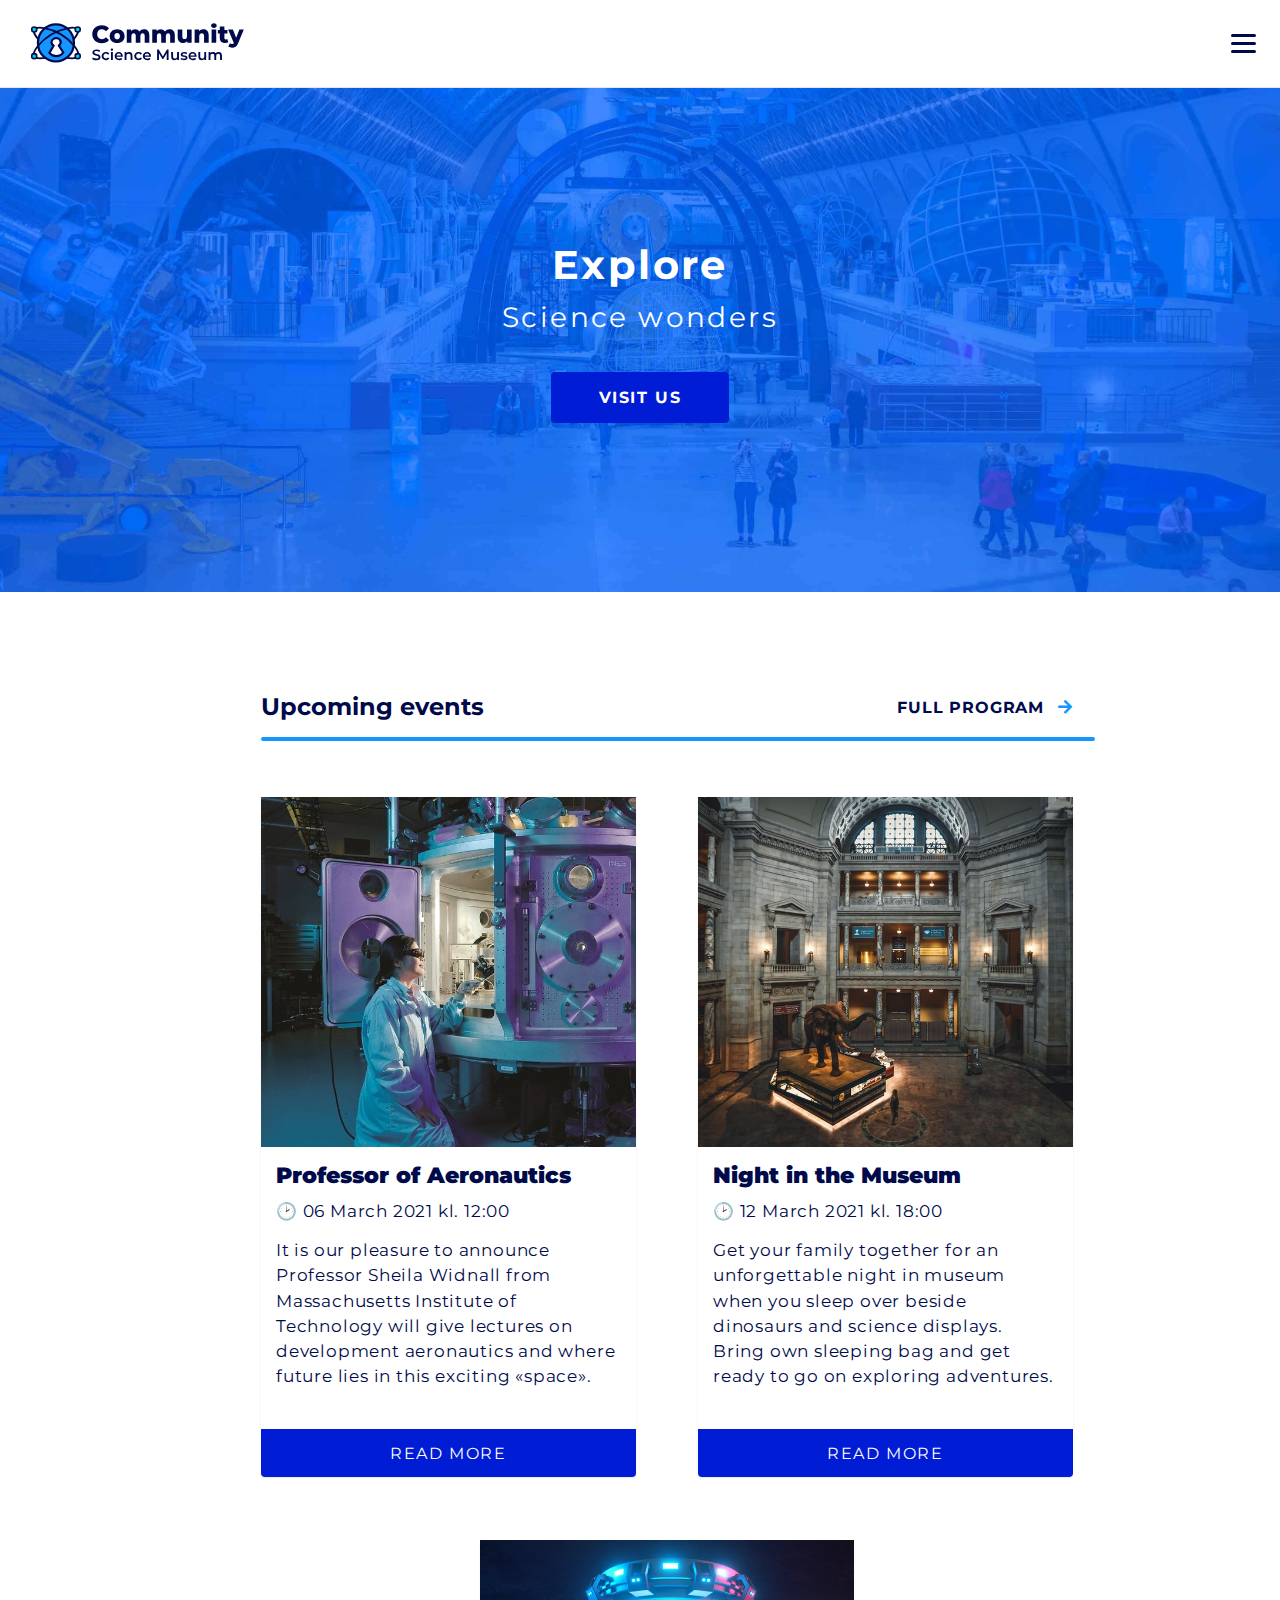
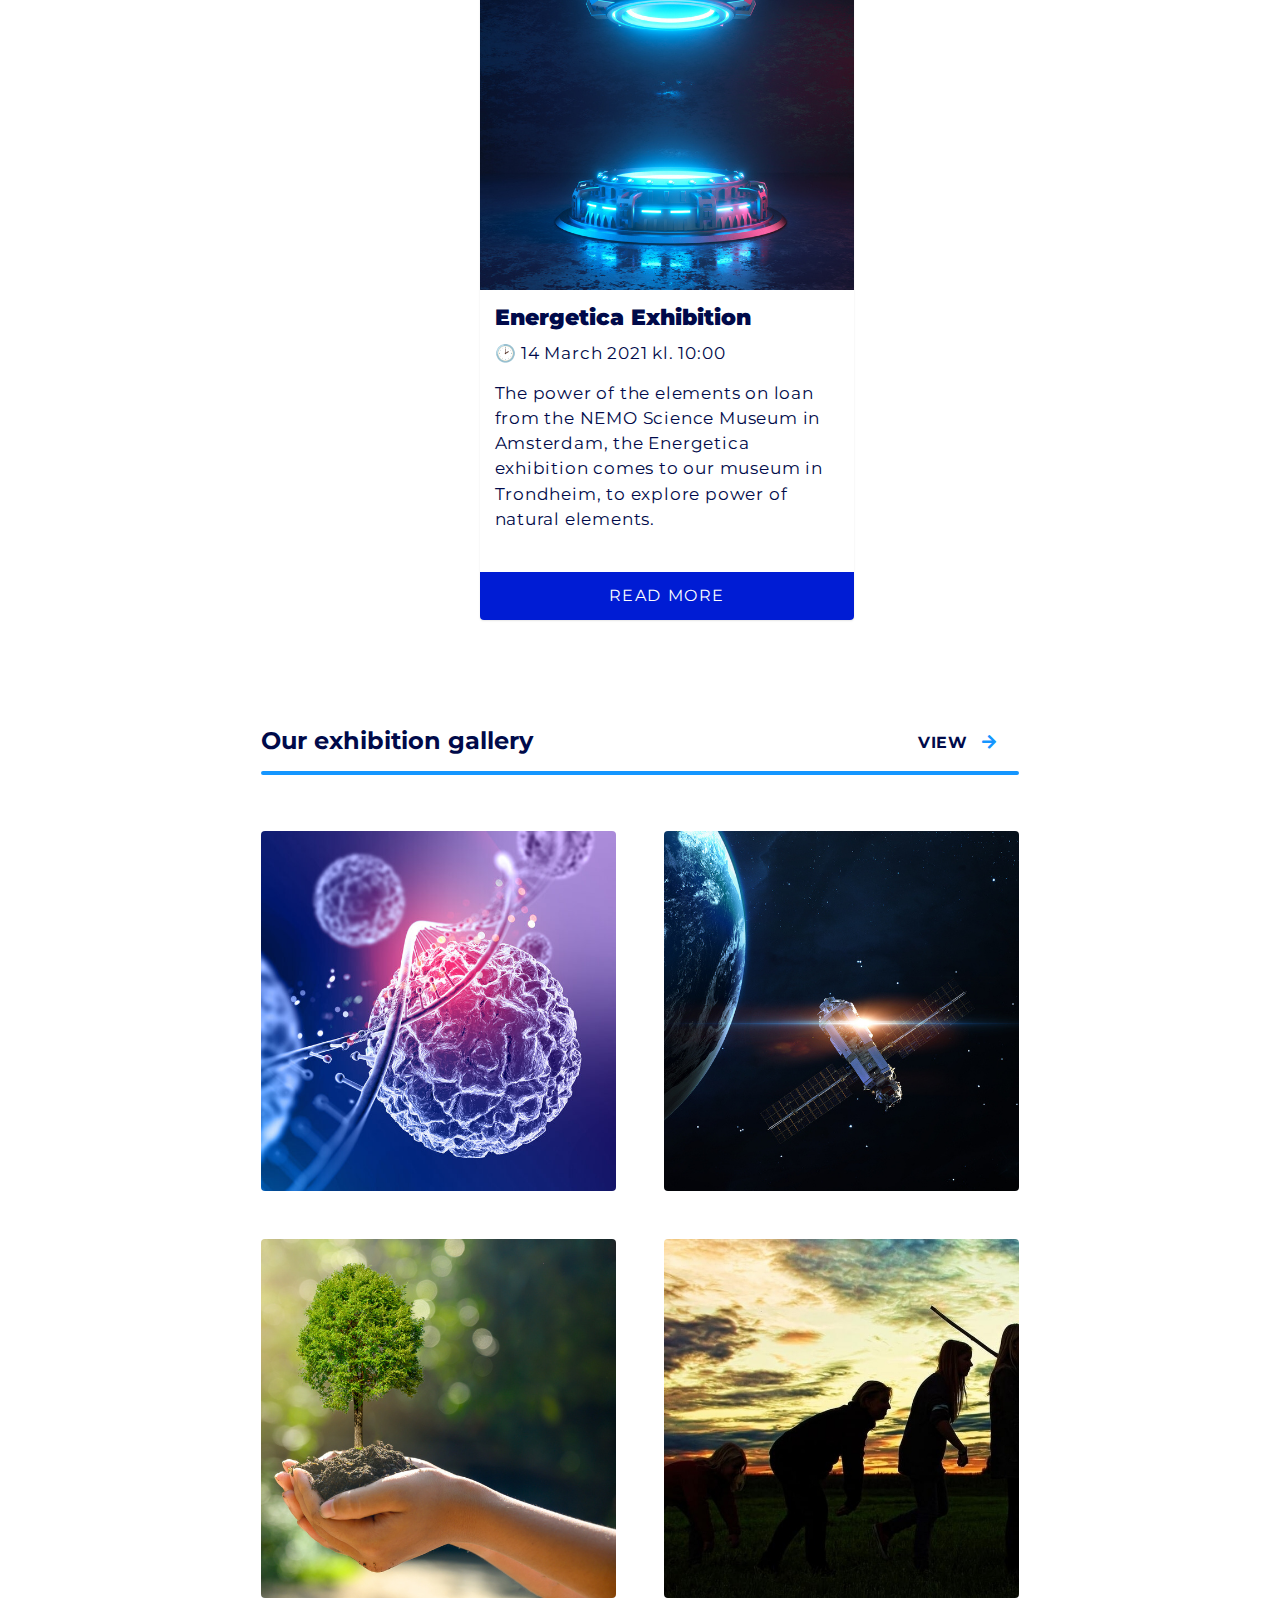
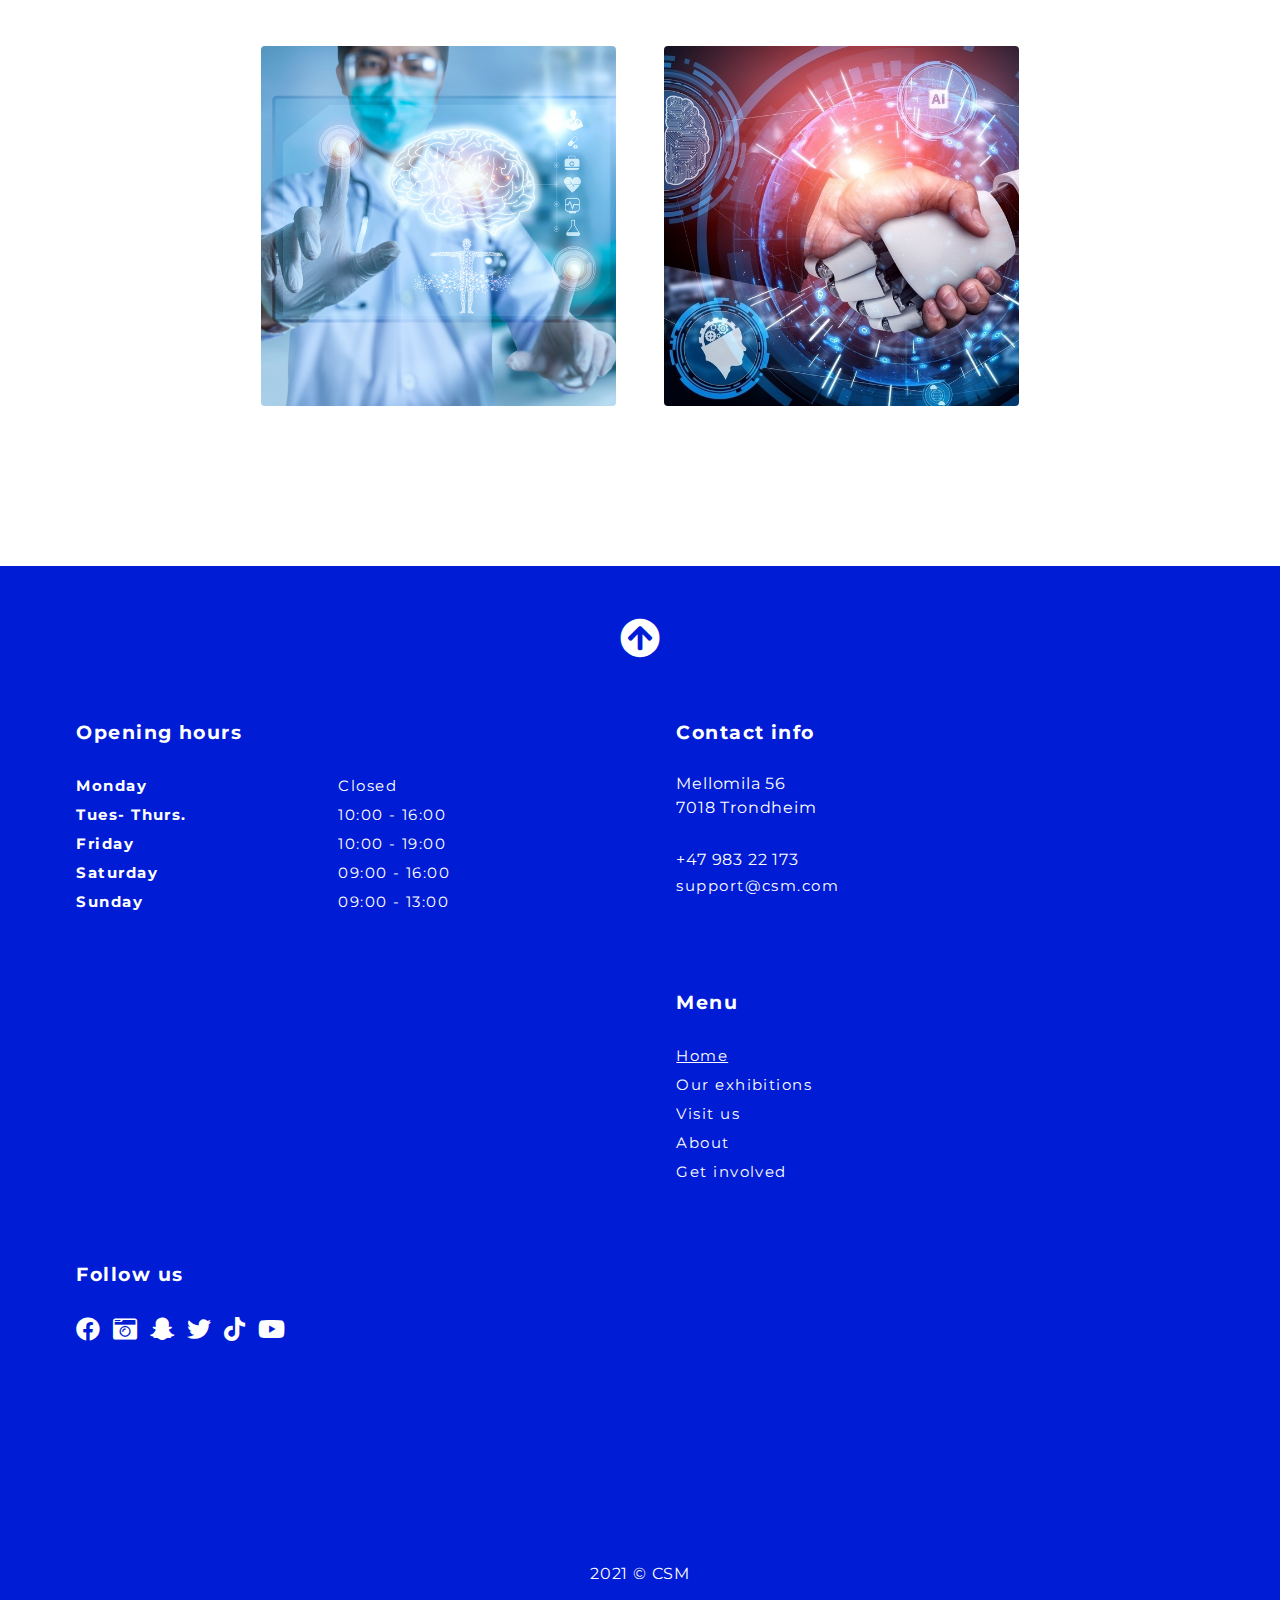
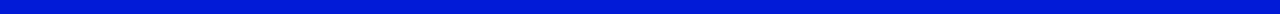
==== index.html @ a5c9123f "Update index.html" ====
<!DOCTYPE html>
<html lang="en">
	<head>
		<meta charset="UTF-8" />
		<meta name="viewport" content="width=device-width, initial-scale=1.0" />
		<title>CSM | Home</title>
		<link href="css/styles.css" rel="stylesheet" />
		<link rel="icon" href="data:;base64,=" />
        <link rel="stylesheet" href="https://cdnjs.cloudflare.com/ajax/libs/font-awesome/5.15.3/css/all.min.css">
        <link href="https://fonts.googleapis.com/css2?family=Montserrat&display=swap" rel="stylesheet">
	</head>
	<body>
        <!-- NAVIGATION BAR -->
        <header class="menu">
            <nav class="navbar">
                <a href="index.html" class="nav-logo">
                  <img src="img/logo.svg" class="logoimg" alt="Atom symbol with a keyhole in the middle">
                </a>
                <!-- Menu links -->
                <ul class="nav-menu">
                    <li class="nav-item">
                        <a href="index.html" class="nav-link active">Home</a>
                    </li>
                    <li class="nav-item">
                        <a href="pages/visit.html" class="nav-link">Visit us</a>
                    </li>
                    <li class="nav-item">
                        <a href="pages/exhibitions.html" class="nav-link">Our exhibitions</a>
                    </li>
                    <li class="nav-item">
                        <a href="pages/about.html" class="nav-link">About</a>
                    </li>
                    <li class="nav-item">
                        <a href="pages/workplace.html" class="nav-link">Get involved</a>
                    </li>
                    <li class="nav-item">
                        <a href="pages/contact.html" class="nav-link">Contact</a>
                    </li>
                </ul>
                <!-- Hamburger menu -->
                <div class="hamburger-menu">
                    <span class="hambar"></span>
                    <span class="hambar"></span>
                    <span class="hambar"></span>
                </div>
            </nav>
        </header>
        <!-- HEADER -->
        <main class="header">
            <section class="header-content">
                <h1 class="heading">Explore</h1>
                <span class="subheading">Science wonders</span>
                <div class="button-wrap">
                  <a class="cta" href="pages/visit.html">Visit us</a>
                </div>
            </section>
        </main>
        <!-- BLOG PAGE SECTION -->
        <div class="blog_container">
          <div class="head">
            <h2>Upcoming events</h2>
            <a class="link" href="#">Full program <i class="fas fa-arrow-right" id="arrow-click"></i></a>
            </i>
            </div>
      <hr>
        <section class="blog-page">
            <!-- Article 1 -->
            <article class="card-blog">
              <div class="inner-card">
                <!-- Blog image -->
                <div class="blog-image">
                  <a href="#">
                    <img src="img/blog/article1.jpg" alt="">
                  </a>
                </div>
                <!-- Blog content -->
                <div class="blog-content">
                  <h3>Professor of Aeronautics</h3>
                  <p class="event-date">🕑 06 March 2021 kl. 12:00</p>
                  <p>It is our pleasure to announce Professor Sheila Widnall from Massachusetts Institute of Technology will give lectures on development aeronautics and where future lies in this exciting «space».</p>
                </div>
                    <!-- CTA button -->
                    <button class="read-btn"><span>Read more</span></button>
              </div>
            </article>
            <!-- Article 2 -->
            <article class="card-blog">
              <div class="inner-card">
                <!-- Blog image -->
                <div class="blog-image">
                  <a href="#">
                    <img src="img/blog/article2.jpg" alt="">
                  </a>
                </div>
                <!-- Blog content -->
                <div class="blog-content">
                  <h3>Night in the Museum</h3>
                  <p class="event-date">🕑 12 March 2021 kl. 18:00</p>
                  <p>Get your family together for an unforgettable night in museum when you sleep over beside dinosaurs and science displays. Bring own sleeping bag and get ready to go on exploring adventures.</p>
                </div>
                    <!-- CTA button -->
                    <button class="read-btn"><span>Read more</span></button>
              </div>
            </article>
            <!-- Article 3 -->
            <article class="card-blog">
              <div class="inner-card">
                <!-- Blog image -->
                <div class="blog-image">
                  <a href="#">
                    <img src="img/blog/article3.jpg" alt="">
                  </a>
                </div>
                <!-- Blog content -->
                <div class="blog-content">
                  <h3>Energetica Exhibition</h3>
                  <p class="event-date">🕑 14 March 2021 kl. 10:00</p>
                  <p>The power of the elements on loan from the NEMO Science Museum in Amsterdam, the Energetica exhibition comes to our museum in Trondheim, to explore power of natural elements.</p>
                </div>
                  <!-- CTA button -->
                  <button class="read-btn"><span>Read more</span></button>
              </div>
            </article>
          </section>
        </div>
        <!-- GALLERY PAGE SECTION -->
        <div class="gallery_container">
          <div class="head">
          <h2>Our exhibition gallery</h2>
          <a class="link" href="pages/exhibitions.html">View <i class="fas fa-arrow-right" id="arrow-click"></i></a>
          </i>
          </div>
          <hr>
        <section class="gallery-page">
          <!-- Gallery 1 -->
          <article class="gallery-content">
          <a href="pages/exhibitions.html#biology">
            <div class="gallery-overlay"></div>
            <!-- Gallery image -->
            <img class="gallery-image" src="img/gallery/biology.jpg" alt="3D of a dna and cell representation">
            <!-- Gallery content -->
            <div class="gallery-details fadein">
              <h3>Biology</h3>
              <p>History of medicine</p>
            </div>
          </a>
          </article>
          <!-- Gallery 2 -->
          <article class="gallery-content">
          <a href="pages/exhibitions.html#cosmology">
            <div class="gallery-overlay"></div>
            <!-- Gallery image -->
            <img class="gallery-image" src="img/gallery/cosmology.jpg" alt="Spacecraft into space">
            <!-- Gallery content -->
            <div class="gallery-details fadein">
              <h3>Cosmology</h3>
              <p>The sky above us</p>
            </div>
          </a>
          </article>
          <!-- Gallery 3 -->
          <article class="gallery-content">
          <a href="pages/exhibitions.html#ecology">
            <div class="gallery-overlay"></div>
            <!-- Gallery image -->
            <img class="gallery-image" src="img/gallery/ecology.jpg" alt="Hands holding a growing miniature tree">
            <!-- Gallery content -->
            <div class="gallery-details fadein">
              <h3>Ecology</h3>
              <p>A sustainable future</p>
            </div>
          </a>
          </article>
          <!-- Gallery 4 -->
          <article class="gallery-content">
            <a href="pages/exhibitions.html#evolution">
              <div class="gallery-overlay"></div>
              <!-- Gallery image -->
              <img class="gallery-image" src="img/gallery/evolution.jpg" alt="Silhouette representation of human evolution">
              <!-- Gallery content -->
              <div class="gallery-details fadein">
                <h3>Evolution</h3>
                <p>The origin of life</p>
              </div>
            </a>
            </article>
            <!-- Gallery 5 -->
            <article class="gallery-content">
            <a href="pages/exhibitions.html#medicine">
              <div class="gallery-overlay"></div>
              <!-- Gallery image -->
              <img class="gallery-image" src="img/gallery/medicine.jpg" alt="Doctor man using innovative technology">
              <!-- Gallery content -->
              <div class="gallery-details fadein">
                <h3>Medicine</h3>
                <p>History of medicine</p>
              </div>
            </a>
            </article>
            <!-- Gallery 6 -->
            <article class="gallery-content">
            <a href="pages/exhibitions.html#robotics">
              <div class="gallery-overlay"></div>
              <!-- Gallery image -->
              <img class="gallery-image" src="img/gallery/robotics.jpg" alt="3D human and robot handshake">
              <!-- Gallery content -->
              <div class="gallery-details fadein">
                <h3>Robotics & AI</h3>
                <p>Science of future</p>
              </div>
            </a>
            </article>
        </section>
        </div>
        <!-- FOOTER -->
        <footer class="footer">
          <!-- Back-to-top -->
          <div class="top">
            <a class="topmenu" href="#">
                <i class="fas fa-arrow-circle-up" aria-hidden="true">
                </i>
                </a>
            </div>
              <!-- Opening hours -->
              <div class="footer-column">
                <h5>Opening hours</h5>
                <table>
                  <tbody><tr>
                    <td class="bold">Monday</td>
                    <td>Closed</td>
                  </tr>
                  <tr>
                    <td class="bold">Tues- Thurs.</td>
                    <td>10:00 - 16:00</td>
                  </tr>
                  <tr>
                    <td class="bold">Friday</td>
                    <td>10:00 - 19:00</td>
                  </tr>
                  <tr>
                    <td class="bold">Saturday</td>
                    <td>09:00 - 16:00</td>
                  </tr>
                  <tr>
                    <td class="bold">Sunday</td>
                    <td>09:00 - 13:00</td>
                  </tr>
                </tbody>
              </table>
              </div>
              <!-- Contact information -->
              <div class="footer-column">
                <h5>Contact info</h5>
                <div class="adress-box">
                  <p>Mellomila 56</p>
                  <p>7018 Trondheim</p>
                </div>
                <p>+47 983 22 173</p>
                <a class="footer-link">support@csm.com</a>
              </div>
              <!-- Navigation -->
              <div class="footer-column">
                <h5>Menu</h5>
                <ul class="footer-menu">
                  <li class="footer-links">
                  <a class="footera" href="index.html" id="active">Home</a>
                  </li>
                  <li class="footer-links">
                  <a class="footera" href="pages/exhibitions.html">Our exhibitions</a>
                  </li>
                  <li class="footer-links">
                  <a class="footera" href="pages/visit.html">Visit us</a>
                  </li>
                  <li class="footer-links">
                  <a class="footera" href="pages/about.html">About</a>
                  </li>
                  <li class="footer-links">
                  <a class="footera" href="pages/workplace.html">Get involved</a>
                  </li>
              </ul>
              </div>
              <!-- Social media & subscribe field -->
              <div class="footer-column">
                <h5>Follow us</h5>
                <div class="medialinks">
                  <i class="fab fa-facebook" id="socialmedia" aria-hidden="true"></i>
                  <i class="fas fa-camera-retro" id="socialmedia" aria-hidden="true"></i>
                  <i class="fab fa-snapchat-ghost" id="socialmedia" aria-hidden="true"></i>
                  <i class="fab fa-twitter" id="socialmedia" aria-hidden="true"></i>
                  <i class="fab fa-tiktok" id="socialmedia" aria-hidden="true"></i>
                  <i class="fab fa-youtube" id="socialmedia" aria-hidden="true"></i>
                </div>
              </div>
        </footer>
          <!-- Copyright mark -->
          <p class="copyright">2021 © CSM</p>
		<script src="js/script.js"></script>
	</body>
</html>
---- css/styles.css ----
@import "imports/variables.css";
@import "imports/nav.css";
@import "imports/footer.css";

/* Header style(s) for all pages */
@import "_headers.css";

/* index.html */
@import "index.css";
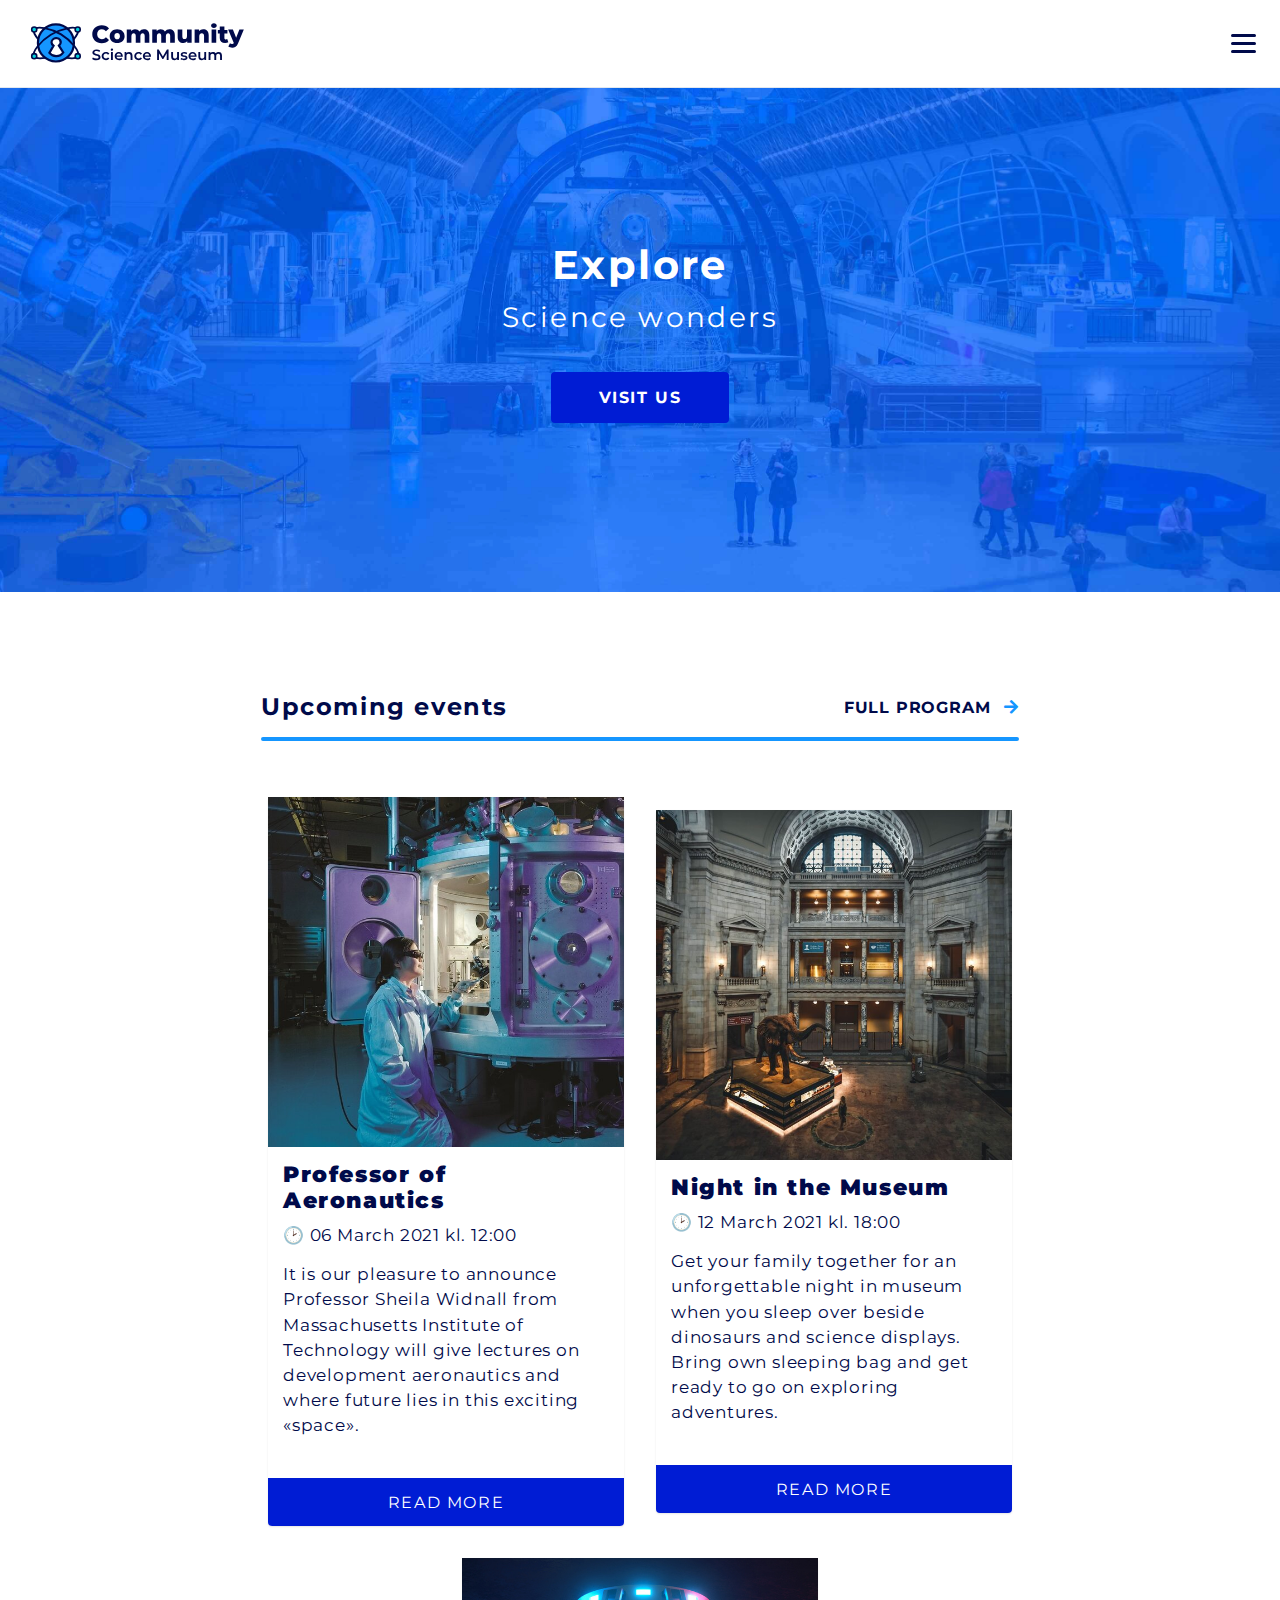
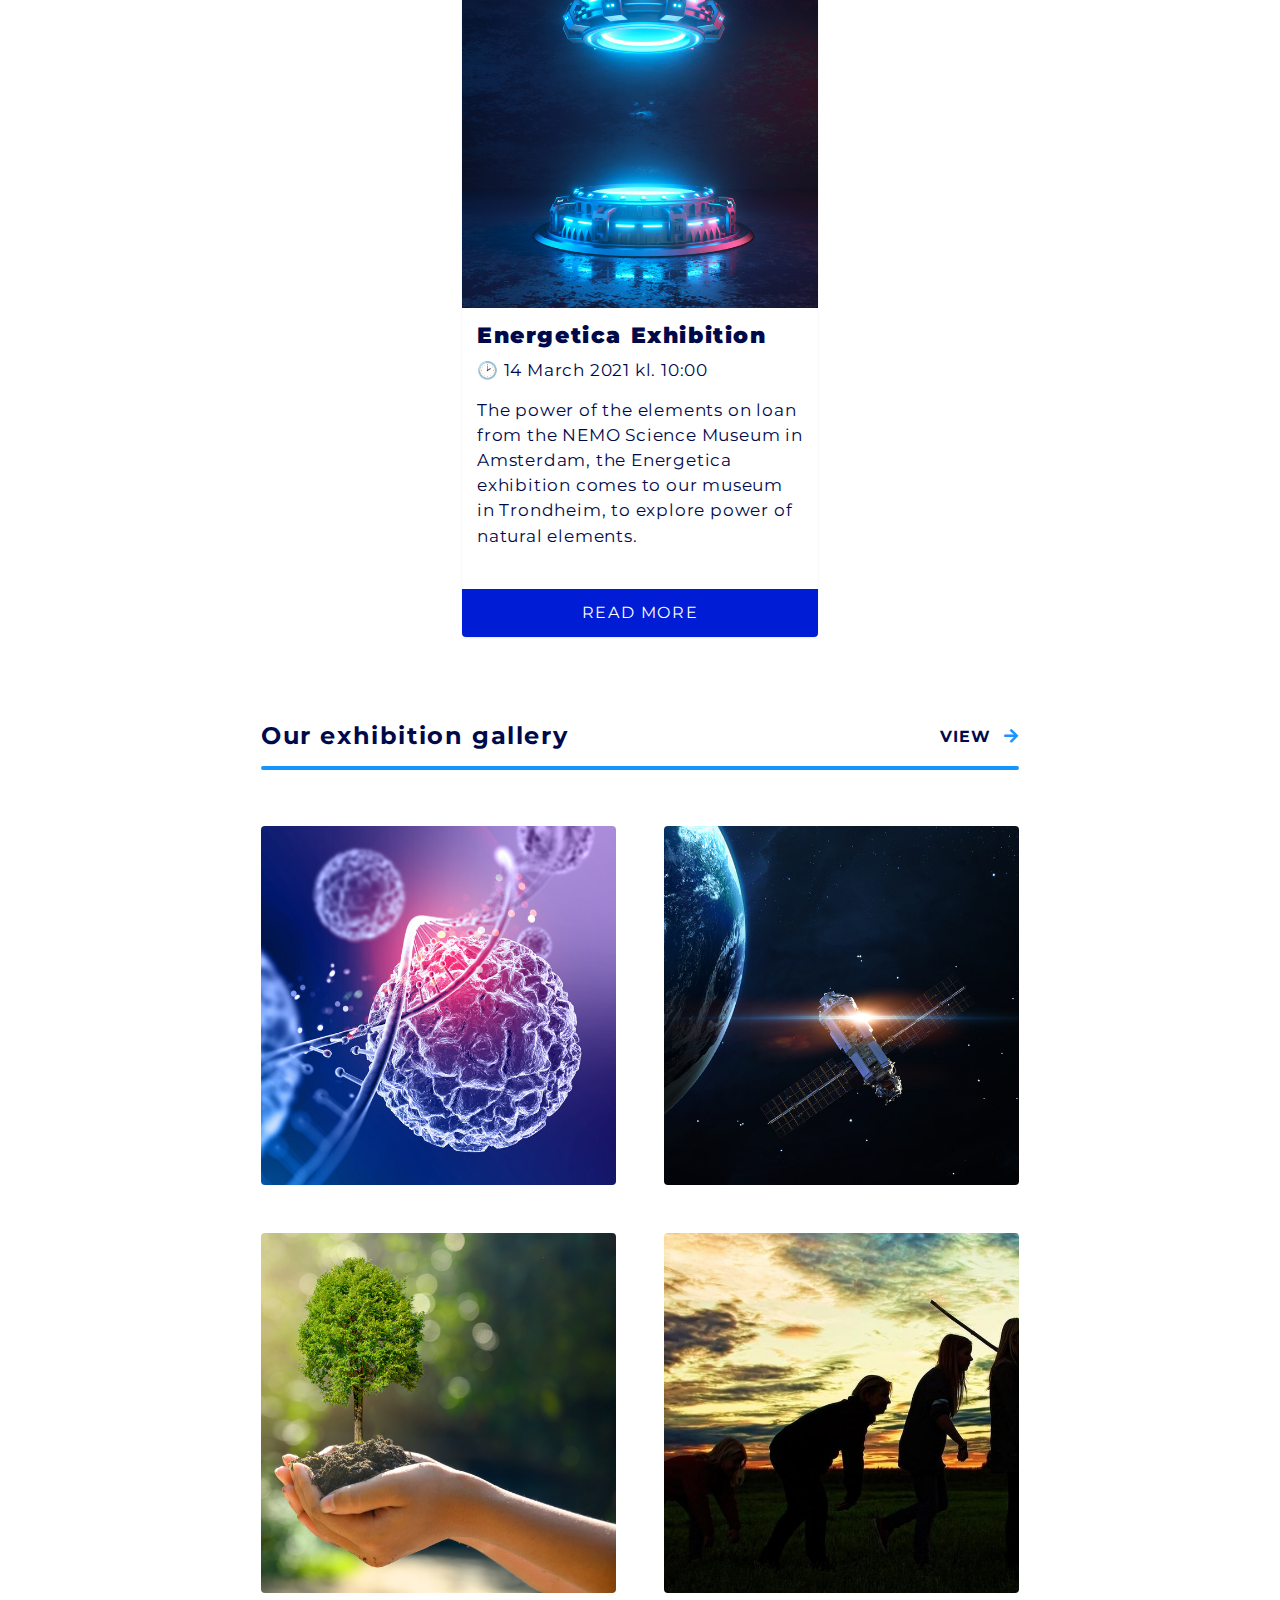
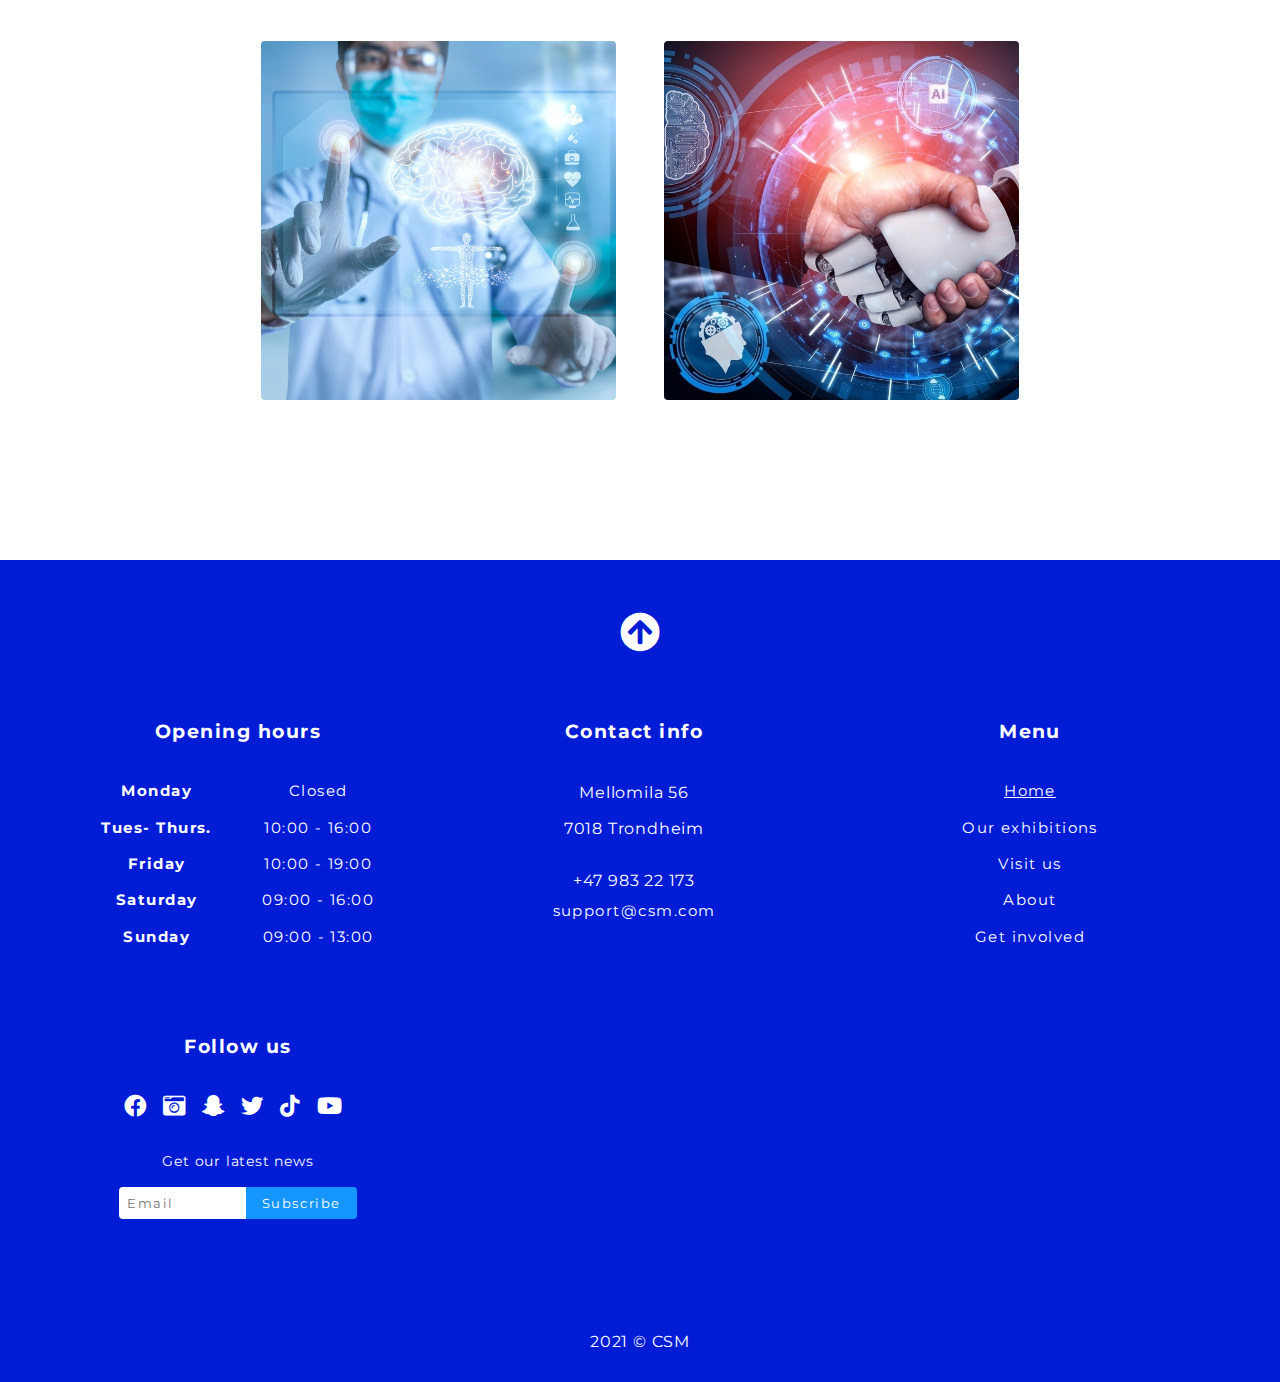
==== commit b7423025: "Update index.html" ====
--- a/index.html
+++ b/index.html
@@ -290,6 +290,13 @@
                   <i class="fab fa-tiktok" id="socialmedia" aria-hidden="true"></i>
                   <i class="fab fa-youtube" id="socialmedia" aria-hidden="true"></i>
                 </div>
+                <form class="sub-field" id="subform">
+                  <p class="subtxt">Get our latest news</p>
+                     <input class="subinput" type="text" placeholder="Email" name="mail" id="subfield">
+                     <input class="subbtn" type="submit" value="Subscribe" id="subBtn">
+                     <div id="subError">Enter a valid email-adress.</div>
+                     <div id="subMessage"></div>
+                </form>
               </div>
         </footer>
           <!-- Copyright mark -->
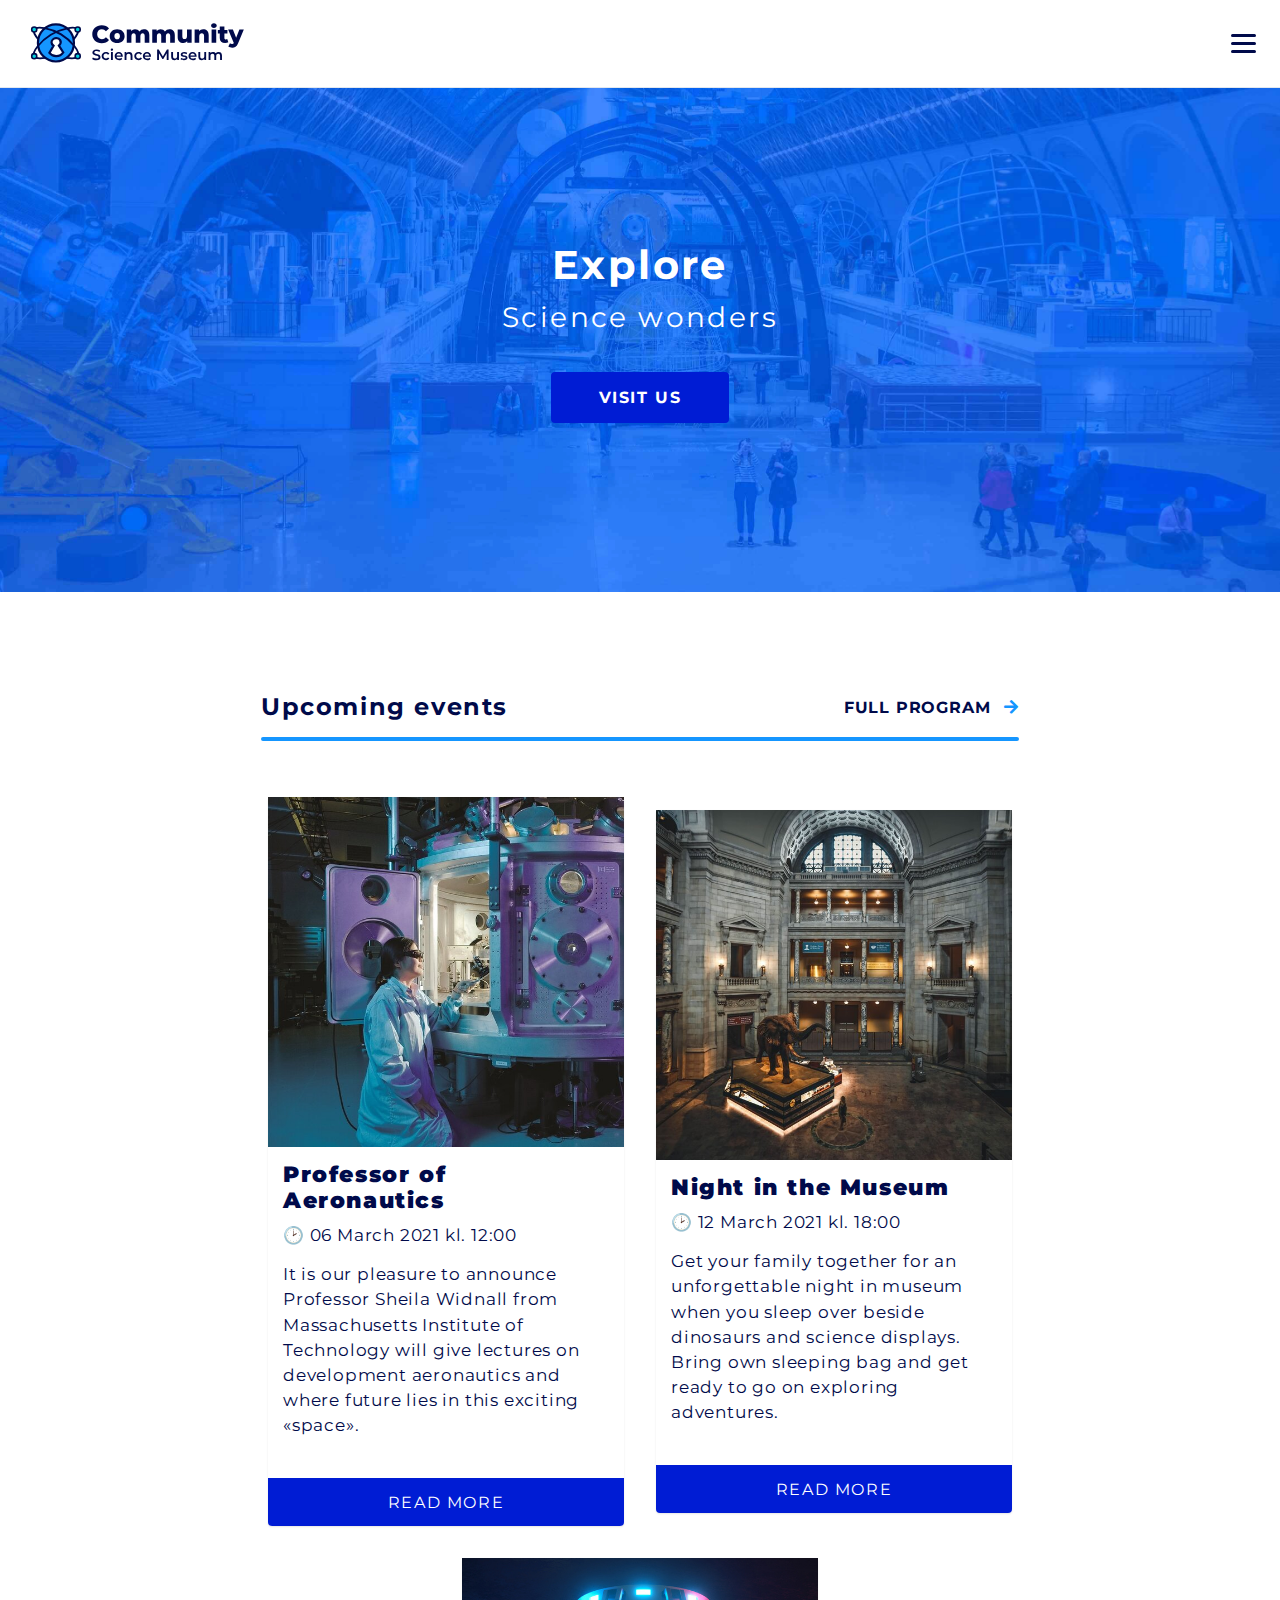
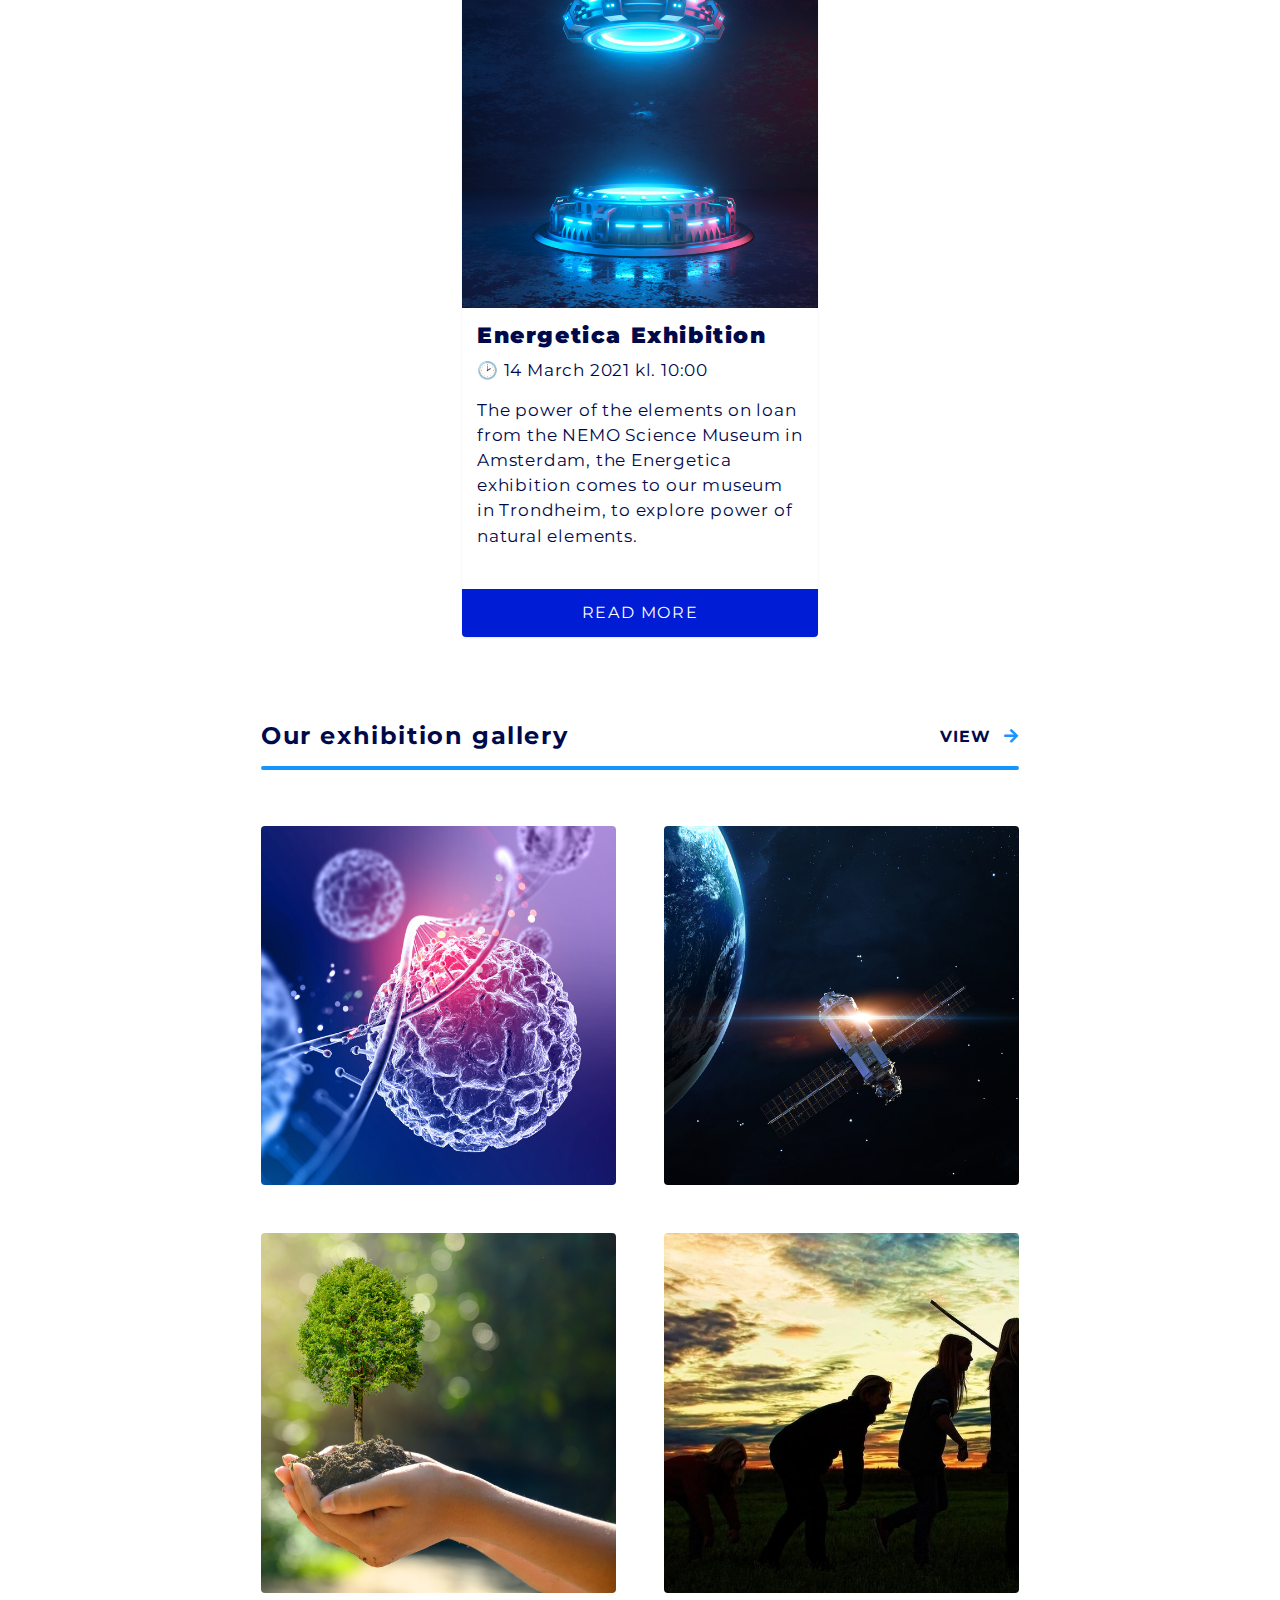
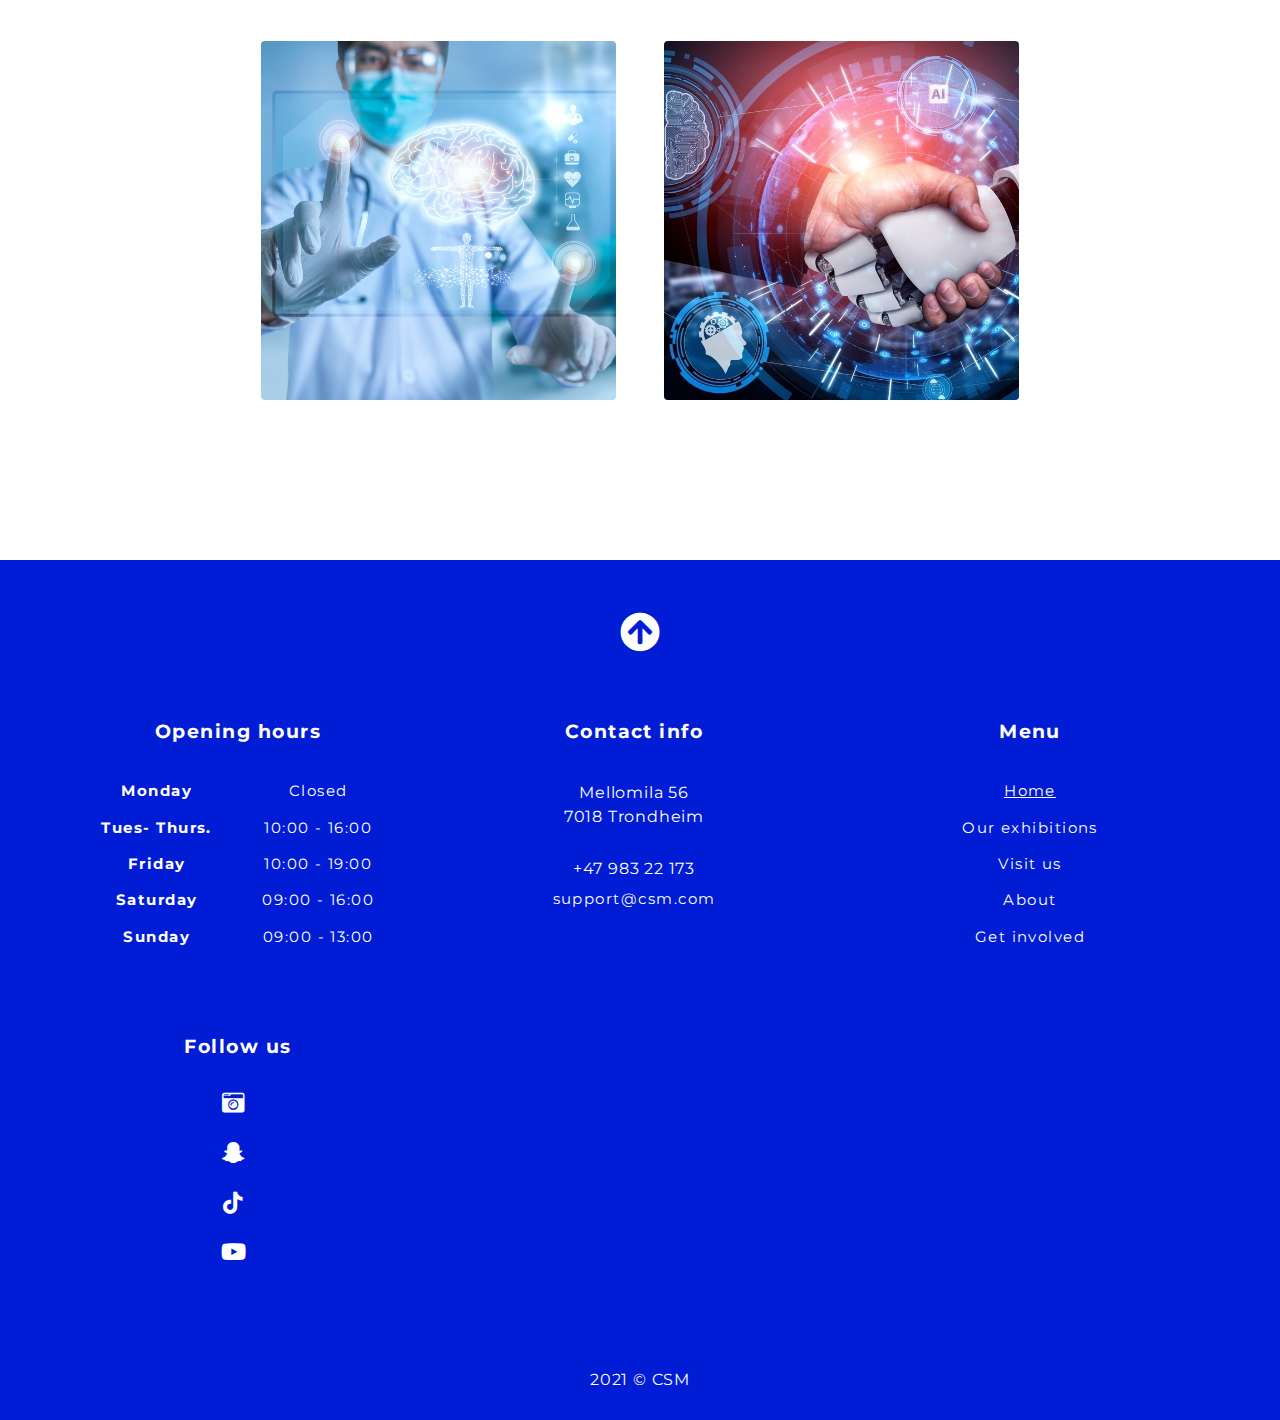
==== commit f93da1ed: "Update index.html" ====
--- a/index.html
+++ b/index.html
@@ -283,20 +283,11 @@
               <div class="footer-column">
                 <h5>Follow us</h5>
                 <div class="medialinks">
-                  <i class="fab fa-facebook" id="socialmedia" aria-hidden="true"></i>
                   <i class="fas fa-camera-retro" id="socialmedia" aria-hidden="true"></i>
                   <i class="fab fa-snapchat-ghost" id="socialmedia" aria-hidden="true"></i>
-                  <i class="fab fa-twitter" id="socialmedia" aria-hidden="true"></i>
                   <i class="fab fa-tiktok" id="socialmedia" aria-hidden="true"></i>
                   <i class="fab fa-youtube" id="socialmedia" aria-hidden="true"></i>
                 </div>
-                <form class="sub-field" id="subform">
-                  <p class="subtxt">Get our latest news</p>
-                     <input class="subinput" type="text" placeholder="Email" name="mail" id="subfield">
-                     <input class="subbtn" type="submit" value="Subscribe" id="subBtn">
-                     <div id="subError">Enter a valid email-adress.</div>
-                     <div id="subMessage"></div>
-                </form>
               </div>
         </footer>
           <!-- Copyright mark -->
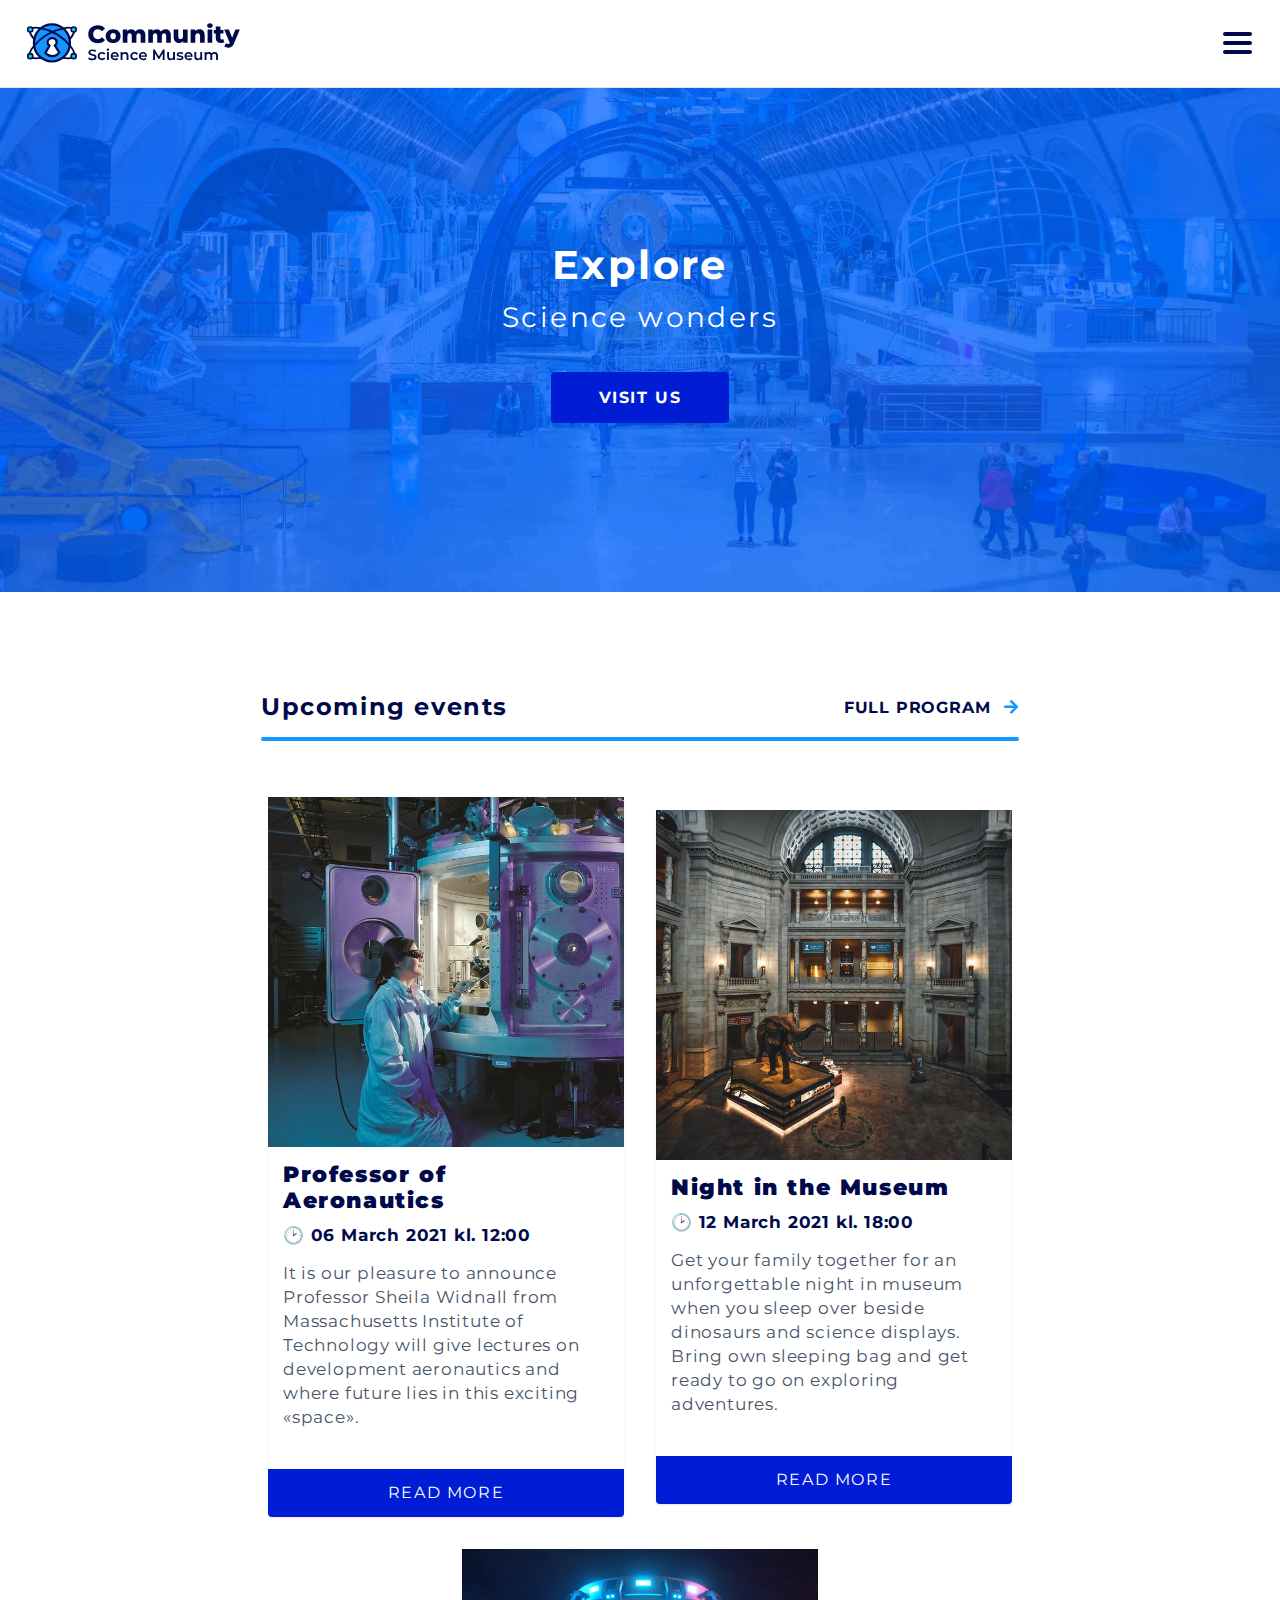
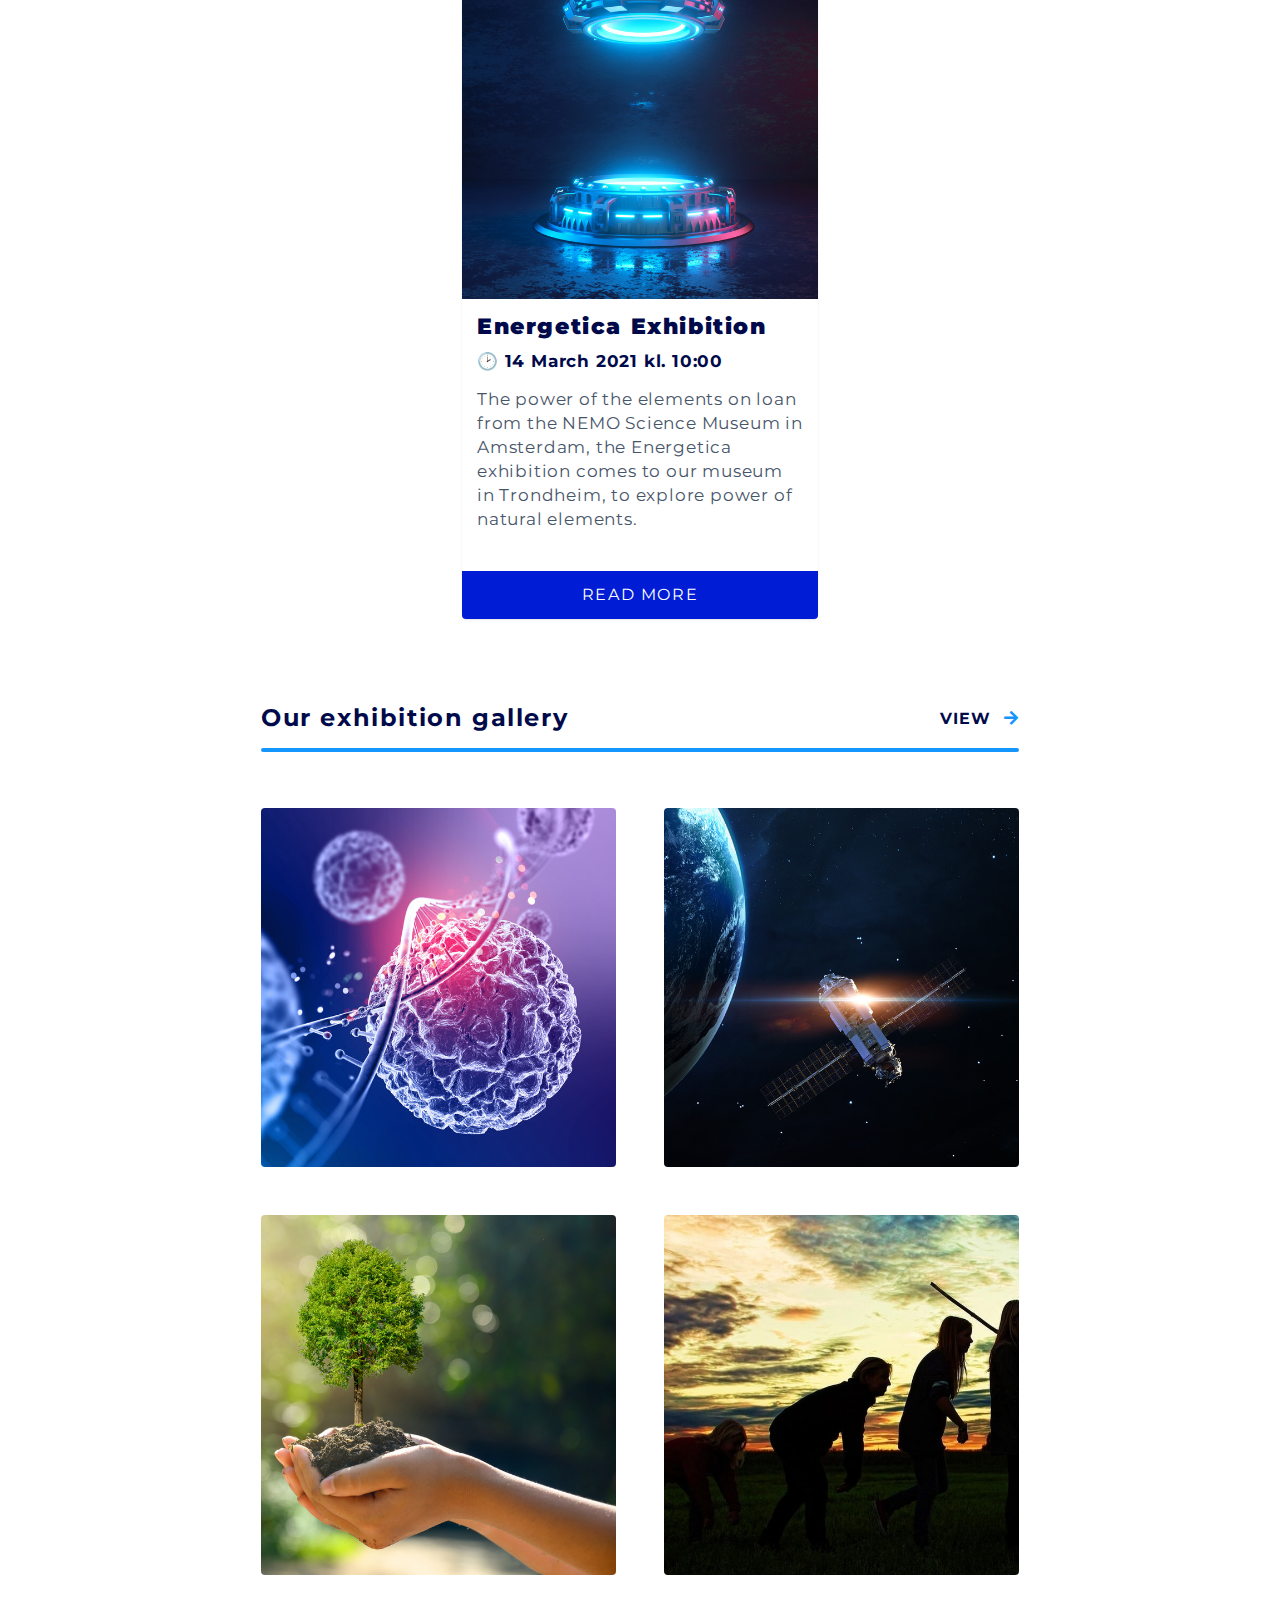
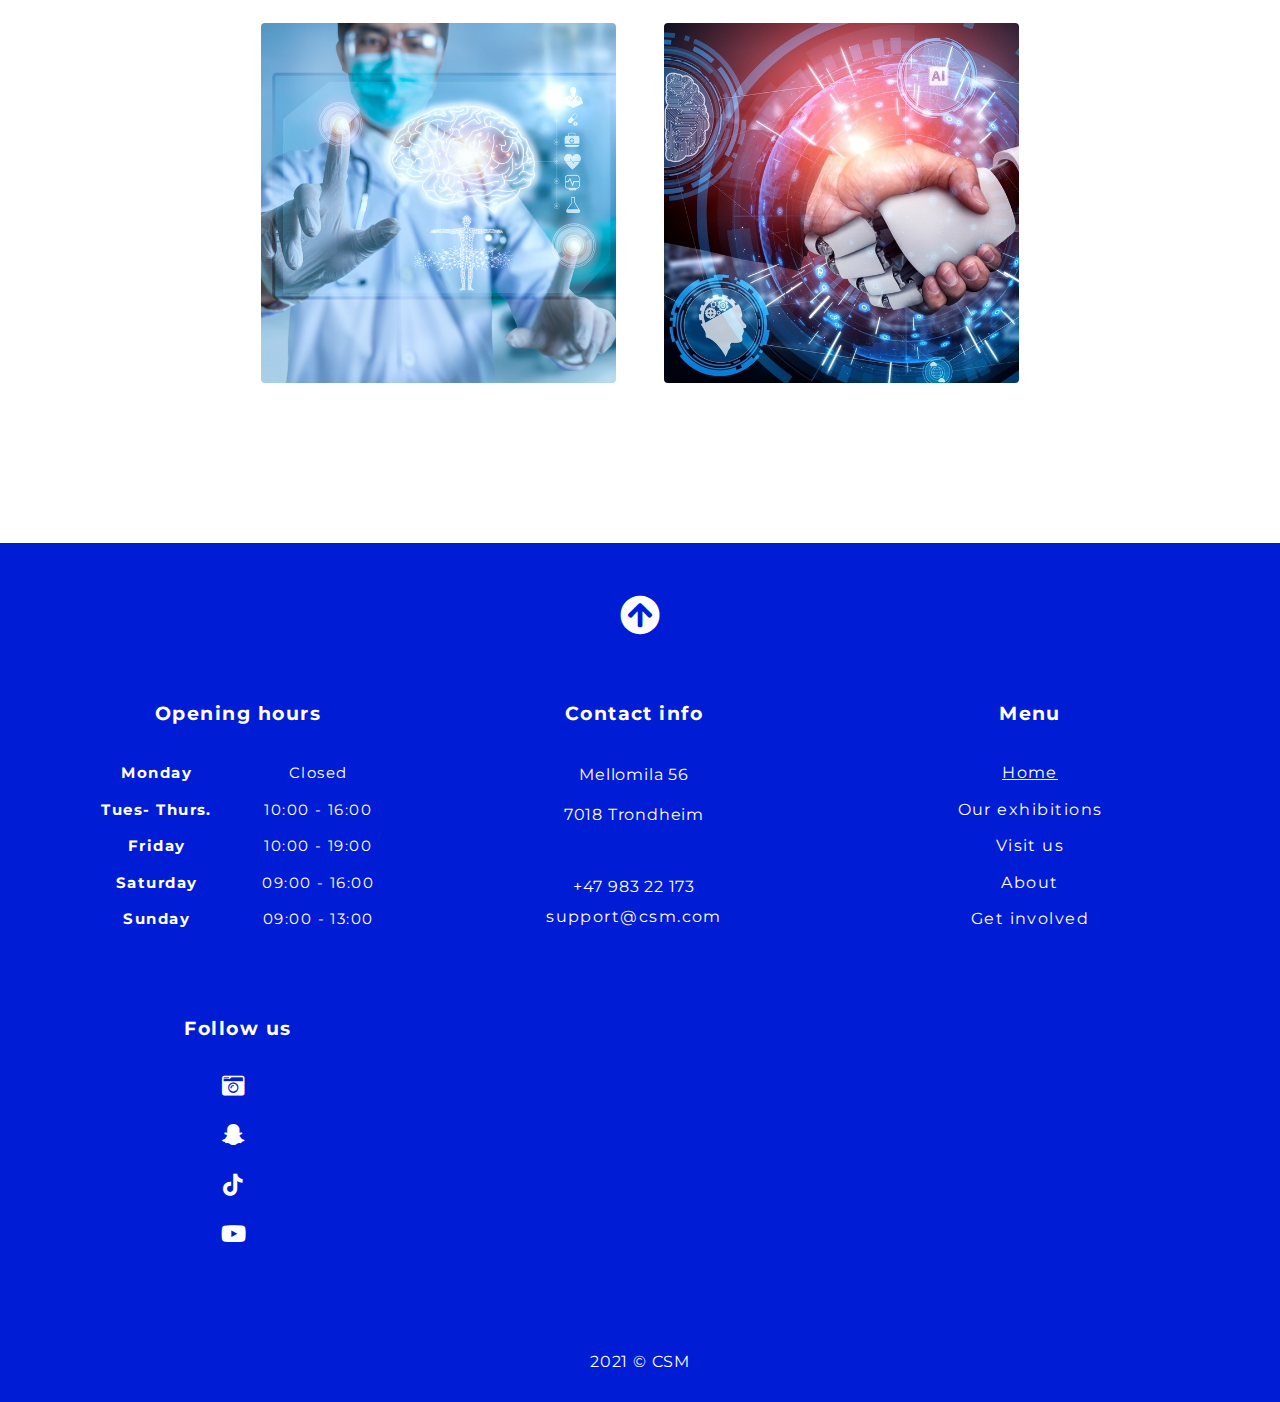
==== commit 396e685c: "Update index.html" ====
--- a/index.html
+++ b/index.html
@@ -3,6 +3,7 @@
 	<head>
 		<meta charset="UTF-8" />
 		<meta name="viewport" content="width=device-width, initial-scale=1.0" />
+    <meta name="description" content="A homepage for a fictive popular science museum" />
 		<title>CSM | Home</title>
 		<link href="css/styles.css" rel="stylesheet" />
 		<link rel="icon" href="data:;base64,=" />
@@ -70,14 +71,14 @@
                 <!-- Blog image -->
                 <div class="blog-image">
                   <a href="#">
-                    <img src="img/blog/article1.jpg" alt="">
+                    <img src="img/blog/article1.jpg" alt="Scientific lady checking inside a cyber-like machine box">
                   </a>
                 </div>
                 <!-- Blog content -->
                 <div class="blog-content">
                   <h3>Professor of Aeronautics</h3>
-                  <p class="event-date">🕑 06 March 2021 kl. 12:00</p>
-                  <p>It is our pleasure to announce Professor Sheila Widnall from Massachusetts Institute of Technology will give lectures on development aeronautics and where future lies in this exciting «space».</p>
+                  <p class="event-date"><span>🕑</span> 06 March 2021 kl. 12:00</p>
+                  <p class="blogtxt">It is our pleasure to announce Professor Sheila Widnall from Massachusetts Institute of Technology will give lectures on development aeronautics and where future lies in this exciting «space».</p>
                 </div>
                     <!-- CTA button -->
                     <button class="read-btn"><span>Read more</span></button>
@@ -89,14 +90,14 @@
                 <!-- Blog image -->
                 <div class="blog-image">
                   <a href="#">
-                    <img src="img/blog/article2.jpg" alt="">
+                    <img src="img/blog/article2.jpg" alt="Museum hall at night in bird's eye view">
                   </a>
                 </div>
                 <!-- Blog content -->
                 <div class="blog-content">
                   <h3>Night in the Museum</h3>
-                  <p class="event-date">🕑 12 March 2021 kl. 18:00</p>
-                  <p>Get your family together for an unforgettable night in museum when you sleep over beside dinosaurs and science displays. Bring own sleeping bag and get ready to go on exploring adventures.</p>
+                  <p class="event-date"><span>🕑</span> 12 March 2021 kl. 18:00</p>
+                  <p class="blogtxt">Get your family together for an unforgettable night in museum when you sleep over beside dinosaurs and science displays. Bring own sleeping bag and get ready to go on exploring adventures.</p>
                 </div>
                     <!-- CTA button -->
                     <button class="read-btn"><span>Read more</span></button>
@@ -108,14 +109,14 @@
                 <!-- Blog image -->
                 <div class="blog-image">
                   <a href="#">
-                    <img src="img/blog/article3.jpg" alt="">
+                    <img src="img/blog/article3.jpg" alt="Cyber platforms with glowing neon lights">
                   </a>
                 </div>
                 <!-- Blog content -->
                 <div class="blog-content">
                   <h3>Energetica Exhibition</h3>
-                  <p class="event-date">🕑 14 March 2021 kl. 10:00</p>
-                  <p>The power of the elements on loan from the NEMO Science Museum in Amsterdam, the Energetica exhibition comes to our museum in Trondheim, to explore power of natural elements.</p>
+                  <p class="event-date"><span>🕑</span> 14 March 2021 kl. 10:00</p>
+                  <p class="blogtxt">The power of the elements on loan from the NEMO Science Museum in Amsterdam, the Energetica exhibition comes to our museum in Trondheim, to explore power of natural elements.</p>
                 </div>
                   <!-- CTA button -->
                   <button class="read-btn"><span>Read more</span></button>
@@ -290,8 +291,8 @@
                 </div>
               </div>
         </footer>
-          <!-- Copyright mark -->
-          <p class="copyright">2021 © CSM</p>
+        <!-- Copyright mark -->
+        <p class="copyright">2021 © CSM</p>
 		<script src="js/script.js"></script>
 	</body>
 </html>--- a/css/styles.css
+++ b/css/styles.css
@@ -1,9 +1,7 @@
 @import "imports/variables.css";
 @import "imports/nav.css";
+@import "imports/headers.css";
 @import "imports/footer.css";
-
-/* Header style(s) for all pages */
-@import "_headers.css";
 
 /* index.html */
 @import "index.css"; 